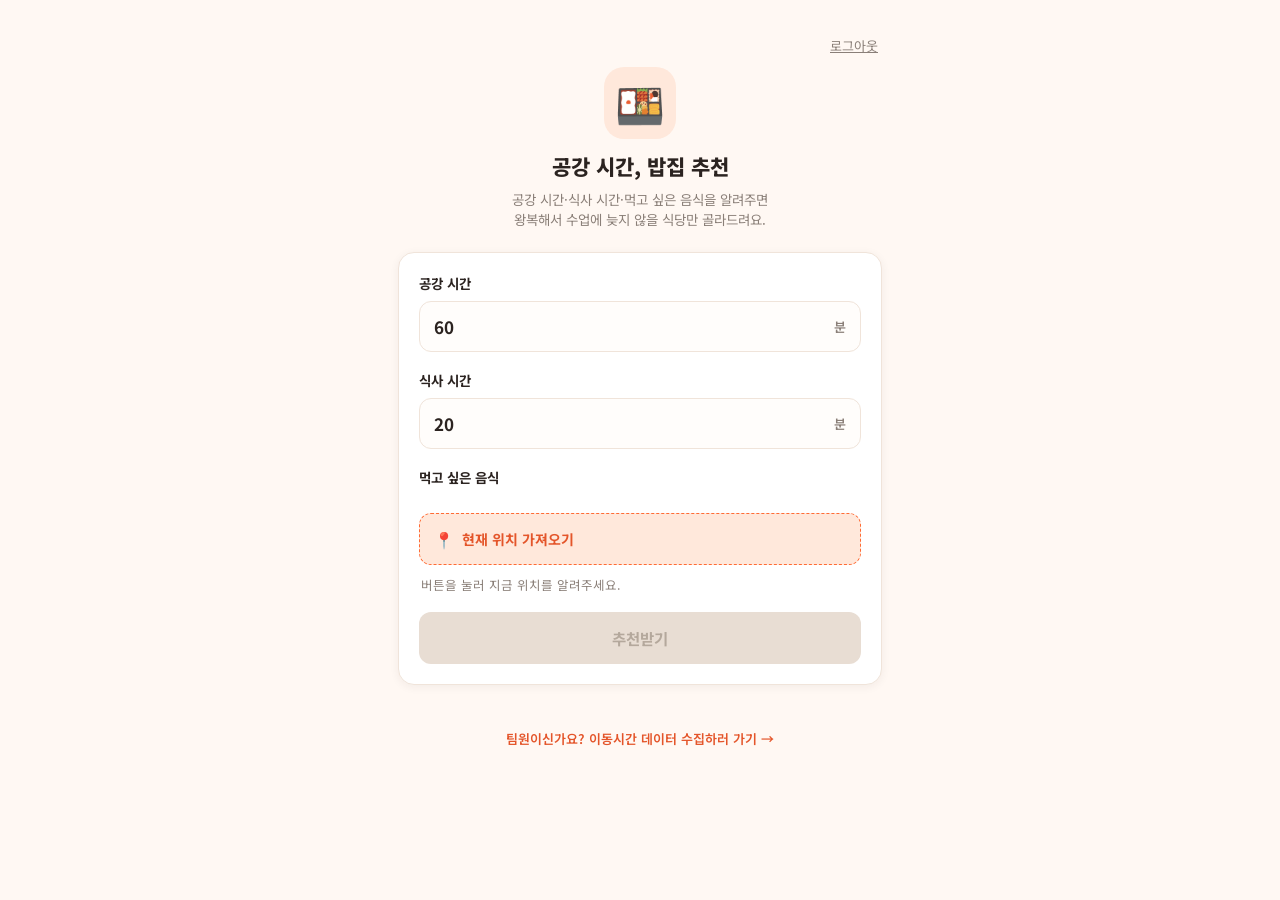
==== backend/static/index.html @ 3a9e474b "login" ====
<!doctype html>
<html lang="ko">
<head>
  <meta charset="utf-8" />
  <meta name="viewport" content="width=device-width, initial-scale=1" />
  <title>공강 밥집 추천</title>
  <link rel="preconnect" href="https://fonts.googleapis.com" />
  <link rel="preconnect" href="https://fonts.gstatic.com" crossorigin />
  <link href="https://fonts.googleapis.com/css2?family=Noto+Sans+KR:wght@400;500;700;800&display=swap" rel="stylesheet" />
  <link rel="stylesheet" href="css/style.css" />
</head>
<body>
  <main class="wrap">
    <div class="top-bar">
      <span id="whoami" class="hint"></span>
      <button type="button" id="logoutBtn" class="text-btn">로그아웃</button>
    </div>

    <header class="hero">
      <div class="hero-badge">🍱</div>
      <h1>공강 시간, 밥집 추천</h1>
      <p class="sub">공강 시간·식사 시간·먹고 싶은 음식을 알려주면<br />왕복해서 수업에 늦지 않을 식당만 골라드려요.</p>
    </header>

    <form id="form" class="card form-card">
      <div class="field">
        <label for="breakMinutes">공강 시간</label>
        <div class="input-unit">
          <input type="number" id="breakMinutes" min="1" value="60" required />
          <span>분</span>
        </div>
      </div>

      <div class="field">
        <label for="mealMinutes">식사 시간</label>
        <div class="input-unit">
          <input type="number" id="mealMinutes" min="1" value="20" required />
          <span>분</span>
        </div>
      </div>

      <div class="field">
        <label>먹고 싶은 음식</label>
        <div id="categoryPills" class="pills"></div>
      </div>

      <div class="field">
        <button type="button" id="locateBtn" class="ghost-btn">
          <span class="pin">📍</span>
          <span id="locateBtnText">현재 위치 가져오기</span>
        </button>
        <p id="locationStatus" class="hint">버튼을 눌러 지금 위치를 알려주세요.</p>
      </div>

      <button type="submit" id="submitBtn" class="primary-btn" disabled>
        <span id="submitBtnText">추천받기</span>
      </button>
    </form>

    <p id="modelNotice" class="notice"></p>

    <section id="results"></section>

    <footer class="foot">
      <a href="/collect">팀원이신가요? 이동시간 데이터 수집하러 가기 →</a>
    </footer>
  </main>

  <script src="js/main.js"></script>
</body>
</html>
---- backend/static/css/style.css ----
:root {
  --fg: #2b2320;
  --muted: #8a7f78;
  --bg: #fff8f3;
  --accent: #ff6b35;
  --accent-dark: #e4552a;
  --accent-soft: #ffe8db;
  --ok-bg: #effaf3;
  --ok-border: #34c272;
  --ok-fg: #1e7a46;
  --bad-bg: #fdf1f1;
  --bad-border: #f1a3a3;
  --bad-fg: #b23a3a;
  --card-border: #f0e4da;
  --card-shadow: 0 2px 10px rgba(43, 35, 32, 0.06);
}

* { box-sizing: border-box; }

body {
  margin: 0;
  font-family: "Noto Sans KR", -apple-system, "Segoe UI", sans-serif;
  color: var(--fg);
  background: var(--bg);
}

.wrap {
  max-width: 520px;
  margin: 0 auto;
  padding: 32px 18px 60px;
}

.top-bar {
  display: flex;
  justify-content: space-between;
  align-items: center;
  margin-bottom: 8px;
}
.top-bar .text-btn { padding: 4px; }

.hero { text-align: center; margin-bottom: 22px; }
.hero-badge {
  font-size: 40px;
  width: 72px;
  height: 72px;
  margin: 0 auto 12px;
  display: flex;
  align-items: center;
  justify-content: center;
  background: var(--accent-soft);
  border-radius: 20px;
}
h1 { font-size: 21px; margin: 0 0 8px; font-weight: 800; }
h2 { font-size: 15px; margin: 24px 0 8px; font-weight: 700; }
.sub { color: var(--muted); font-size: 13.5px; line-height: 1.5; margin: 0; }

.card {
  background: white;
  border: 1px solid var(--card-border);
  border-radius: 16px;
  box-shadow: var(--card-shadow);
  padding: 20px;
  margin-bottom: 14px;
}
.card.no-pad { padding: 4px 16px; }

.form-card { display: flex; flex-direction: column; gap: 18px; }

.field { display: flex; flex-direction: column; gap: 8px; }
.field > label { font-size: 13.5px; font-weight: 700; color: var(--fg); }

.input-unit {
  display: flex;
  align-items: center;
  border: 1.5px solid var(--card-border);
  border-radius: 12px;
  padding: 2px 14px;
  background: #fffdfb;
}
.input-unit input {
  border: none;
  outline: none;
  background: transparent;
  font-size: 17px;
  font-weight: 700;
  padding: 10px 0;
  width: 100%;
  color: var(--fg);
  font-family: inherit;
}
.input-unit span { color: var(--muted); font-size: 13px; font-weight: 600; }

.pills { display: flex; flex-wrap: wrap; gap: 8px; }
.pill {
  border: 1.5px solid var(--card-border);
  background: #fffdfb;
  color: var(--fg);
  padding: 9px 14px;
  border-radius: 999px;
  font-size: 13.5px;
  font-weight: 600;
  cursor: pointer;
  font-family: inherit;
}
.pill.active {
  background: var(--accent);
  border-color: var(--accent);
  color: white;
}

.primary-btn {
  padding: 15px 16px;
  border-radius: 12px;
  border: none;
  background: var(--accent);
  color: white;
  font-size: 15.5px;
  font-weight: 700;
  cursor: pointer;
  font-family: inherit;
  width: 100%;
}
.primary-btn:disabled { background: #e8ddd3; color: #b4a89c; cursor: not-allowed; }
.primary-btn:not(:disabled):active { background: var(--accent-dark); }

.ghost-btn {
  display: flex;
  align-items: center;
  gap: 8px;
  width: 100%;
  padding: 13px 14px;
  border-radius: 12px;
  border: 1.5px dashed var(--accent);
  background: var(--accent-soft);
  color: var(--accent-dark);
  font-size: 14px;
  font-weight: 700;
  cursor: pointer;
  font-family: inherit;
}
.ghost-btn .pin { font-size: 16px; }
.ghost-btn.located { border-style: solid; }

.hint { font-size: 12.5px; color: var(--muted); margin: 2px 2px 0; }

.text-btn {
  background: none;
  border: none;
  color: var(--muted);
  font-size: 13px;
  text-decoration: underline;
  cursor: pointer;
  padding: 10px 4px 0;
  font-family: inherit;
}

.notice {
  font-size: 12.5px;
  color: var(--muted);
  margin: 2px 4px 14px;
  text-align: center;
}

#results { display: flex; flex-direction: column; gap: 12px; }

.result-card {
  border-radius: 16px;
  padding: 16px;
  border: 1.5px solid var(--card-border);
  background: white;
  box-shadow: var(--card-shadow);
}
.result-card.infeasible { opacity: 0.7; }

.result-card .top-row { display: flex; justify-content: space-between; align-items: baseline; gap: 10px; }
.result-card .name { font-weight: 800; font-size: 15.5px; }
.result-card .cat { font-size: 12px; color: var(--muted); font-weight: 600; margin-left: 6px; }
.result-card .badge {
  font-size: 11.5px;
  font-weight: 700;
  padding: 4px 10px;
  border-radius: 999px;
  white-space: nowrap;
}
.result-card.feasible .badge { background: var(--ok-bg); color: var(--ok-fg); border: 1px solid var(--ok-border); }
.result-card.infeasible .badge { background: var(--bad-bg); color: var(--bad-fg); border: 1px solid var(--bad-border); }

.result-card .meta { font-size: 12.5px; color: var(--muted); margin-top: 8px; }

.progress-track {
  height: 7px;
  border-radius: 999px;
  background: #f1e9e1;
  margin-top: 10px;
  overflow: hidden;
}
.progress-fill { height: 100%; border-radius: 999px; }
.result-card.feasible .progress-fill { background: var(--ok-border); }
.result-card.infeasible .progress-fill { background: var(--bad-border); }

.empty-state {
  text-align: center;
  padding: 30px 16px;
  color: var(--muted);
  font-size: 13.5px;
}

.foot { text-align: center; margin-top: 26px; }
.foot a { color: var(--accent-dark); font-size: 13px; text-decoration: none; font-weight: 600; }
.foot a:hover { text-decoration: underline; }

/* collect page */
.stat-card { padding: 16px 20px; }
.stat-row { display: flex; align-items: center; gap: 16px; }
.stat-num { font-size: 26px; font-weight: 800; color: var(--accent-dark); line-height: 1; }
.stat-label { font-size: 12px; color: var(--muted); margin-top: 4px; }
.stat-divider { width: 1px; height: 32px; background: var(--card-border); }
.stat-model { font-size: 12.5px; color: var(--muted); line-height: 1.4; }

.collect-row { display: flex; gap: 10px; }

table { width: 100%; border-collapse: collapse; font-size: 13px; }
th, td { text-align: left; padding: 10px 6px; border-bottom: 1px solid var(--card-border); }
th { color: var(--muted); font-weight: 600; font-size: 12px; }

.spinner {
  display: inline-block;
  width: 14px;
  height: 14px;
  border: 2px solid rgba(255,255,255,0.4);
  border-top-color: white;
  border-radius: 50%;
  animation: spin 0.7s linear infinite;
  margin-right: 6px;
  vertical-align: -2px;
}
@keyframes spin { to { transform: rotate(360deg); } }
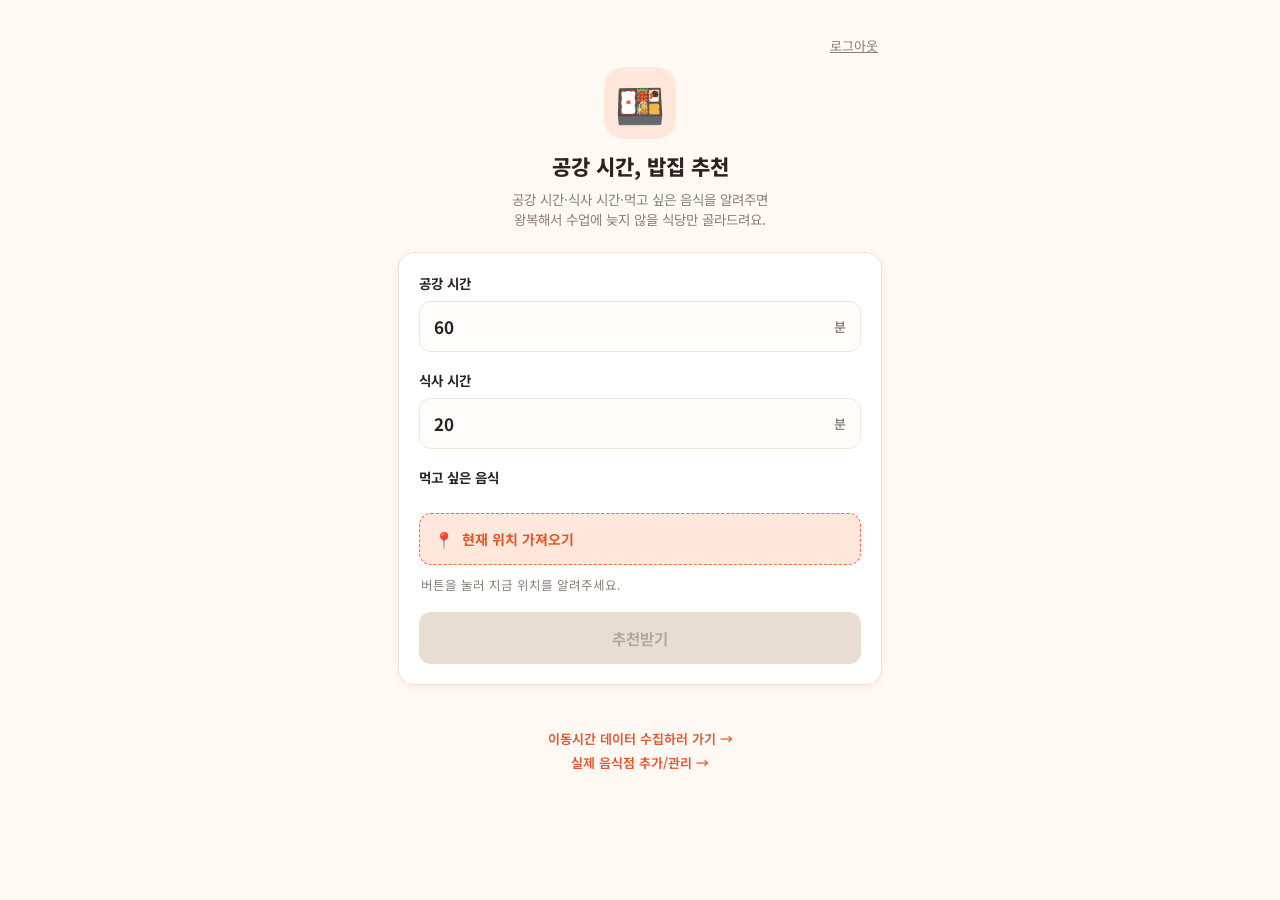
==== commit 4de31a34: "실제 음식점을 직접 추가/삭제할 수 있는 /restaurants 페이지 추가 - 공공데이터 API가 막혀있는 동안의 대안: 로그인한 사람이 이름·카테고리·   주소·좌표(현재 위치" ====
--- a/backend/static/index.html
+++ b/backend/static/index.html
@@ -62,7 +62,9 @@
     <section id="results"></section>
 
     <footer class="foot">
-      <a href="/collect">팀원이신가요? 이동시간 데이터 수집하러 가기 →</a>
+      <a href="/collect">이동시간 데이터 수집하러 가기 →</a>
+      <br />
+      <a href="/restaurants">실제 음식점 추가/관리 →</a>
     </footer>
   </main>
 
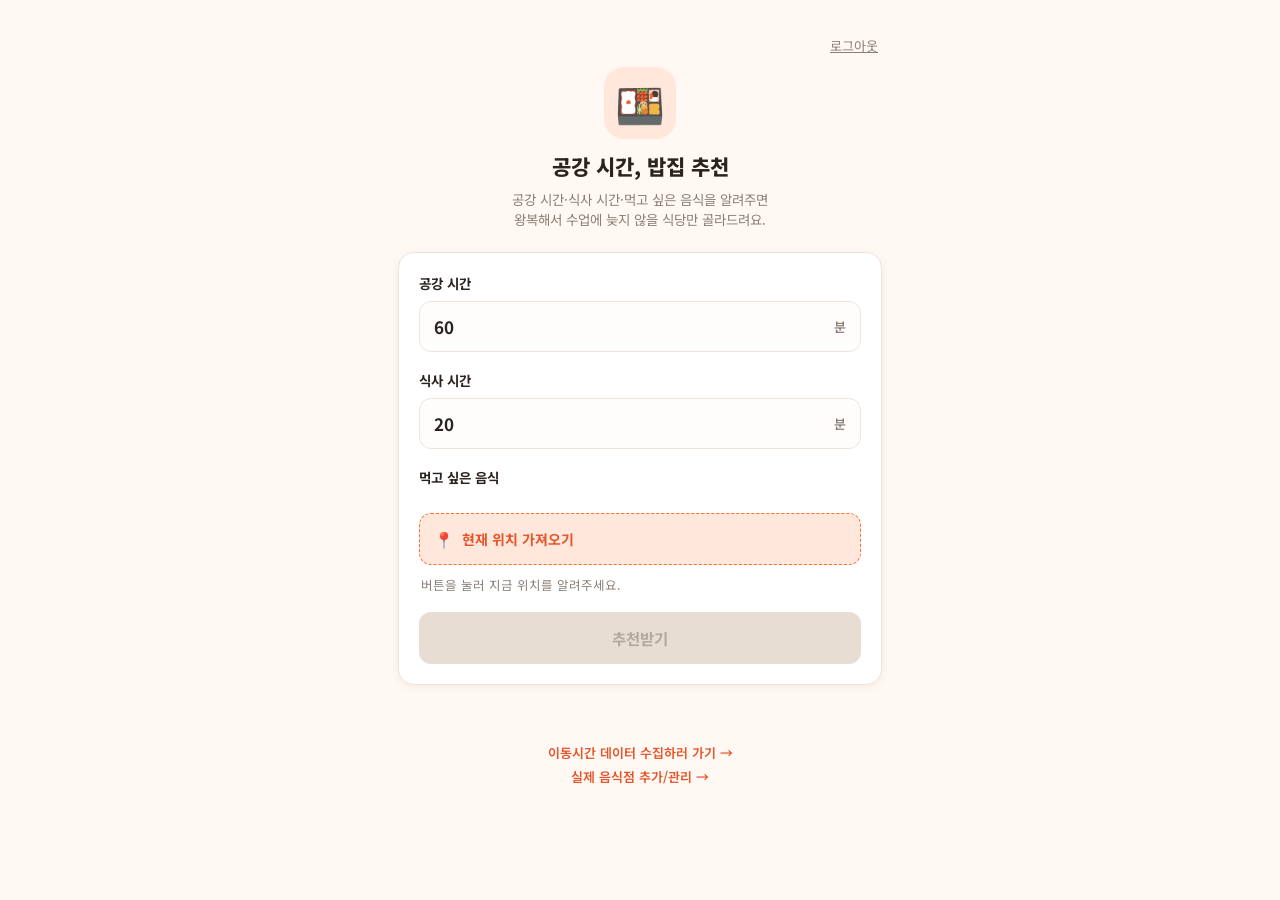
==== commit e06c600d: "카테고리 통합, 랜덤 추천, 즐겨찾기 기능 추가 - 카테고리 정리: data.go.kr 원본 28개 카테고리(중식/중국식처럼 중복, 통닭(치킨)/   호프/통닭처럼 겹치는 것 포함" ====
--- a/backend/static/index.html
+++ b/backend/static/index.html
@@ -59,6 +59,11 @@
 
     <p id="modelNotice" class="notice"></p>
 
+    <div class="results-toolbar">
+      <button type="button" id="randomPickBtn" class="random-pick-btn hidden">🎲 오늘은 여기! 랜덤 추천</button>
+      <button type="button" id="favOnlyToggleBtn" class="fav-only-btn hidden">⭐ 즐겨찾기만</button>
+    </div>
+
     <section id="results"></section>
 
     <footer class="foot">
@@ -68,6 +73,18 @@
     </footer>
   </main>
 
+  <div id="mapModal" class="map-modal hidden">
+    <div class="map-modal-inner">
+      <div class="map-modal-header">
+        <span id="mapModalTitle" class="map-modal-title"></span>
+        <button type="button" id="mapModalClose" class="text-btn">닫기 ✕</button>
+      </div>
+      <div id="mapContainer" class="map-container"></div>
+      <p id="mapModalSummary" class="hint map-modal-summary"></p>
+    </div>
+  </div>
+
   <script src="js/main.js"></script>
+  <script src="js/map.js"></script>
 </body>
 </html>
--- a/backend/static/css/style.css
+++ b/backend/static/css/style.css
@@ -185,6 +185,17 @@
 .result-card.feasible .badge { background: var(--ok-bg); color: var(--ok-fg); border: 1px solid var(--ok-border); }
 .result-card.infeasible .badge { background: var(--bad-bg); color: var(--bad-fg); border: 1px solid var(--bad-border); }
 
+.badge-congestion {
+  font-size: 11px;
+  font-weight: 700;
+  padding: 2px 8px;
+  margin-left: 6px;
+  border-radius: 999px;
+  background: var(--bad-bg, #fde8e8);
+  color: var(--bad-fg, #b42318);
+  white-space: nowrap;
+}
+
 .result-card .meta { font-size: 12.5px; color: var(--muted); margin-top: 8px; }
 
 .progress-track {
@@ -235,3 +246,117 @@
   vertical-align: -2px;
 }
 @keyframes spin { to { transform: rotate(360deg); } }
+
+.map-link-btn {
+  margin-top: 10px;
+  padding: 7px 12px;
+  border-radius: 10px;
+  border: 1.5px solid var(--card-border);
+  background: var(--accent-soft);
+  color: var(--accent-dark);
+  font-weight: 700;
+  font-size: 12.5px;
+  cursor: pointer;
+}
+.map-link-btn:active { transform: translateY(1px); }
+
+.map-modal {
+  position: fixed;
+  inset: 0;
+  background: rgba(43, 35, 32, 0.45);
+  display: flex;
+  align-items: flex-end;
+  justify-content: center;
+  z-index: 100;
+}
+.map-modal.hidden { display: none; }
+
+.map-modal-inner {
+  width: 100%;
+  max-width: 480px;
+  background: white;
+  border-radius: 20px 20px 0 0;
+  padding: 16px;
+  max-height: 85vh;
+  display: flex;
+  flex-direction: column;
+}
+@media (min-width: 540px) {
+  .map-modal { align-items: center; }
+  .map-modal-inner { border-radius: 20px; }
+}
+
+.map-modal-header {
+  display: flex;
+  justify-content: space-between;
+  align-items: center;
+  margin-bottom: 10px;
+}
+.map-modal-title { font-weight: 800; font-size: 15.5px; }
+
+.map-container {
+  width: 100%;
+  height: 320px;
+  border-radius: 14px;
+  background: var(--accent-soft);
+  overflow: hidden;
+}
+
+.map-modal-summary { margin-top: 10px; text-align: center; font-weight: 600; }
+
+.results-toolbar { display: flex; gap: 8px; margin: 2px 0 14px; }
+
+.random-pick-btn {
+  flex: 1;
+  padding: 12px;
+  border-radius: 14px;
+  border: none;
+  background: linear-gradient(135deg, #ff6b35, #ffab6b);
+  color: white;
+  font-weight: 800;
+  font-size: 14.5px;
+  cursor: pointer;
+  box-shadow: var(--card-shadow);
+}
+.random-pick-btn:active { transform: translateY(1px); }
+
+.fav-only-btn {
+  padding: 12px 14px;
+  border-radius: 14px;
+  border: 1.5px solid var(--card-border);
+  background: white;
+  font-weight: 700;
+  font-size: 13.5px;
+  color: var(--muted);
+  cursor: pointer;
+  white-space: nowrap;
+}
+.fav-only-btn.active {
+  background: var(--accent-soft);
+  color: var(--accent-dark);
+  border-color: var(--accent);
+}
+
+.random-pick-btn.hidden, .fav-only-btn.hidden { display: none; }
+
+.top-row-right { display: flex; align-items: center; gap: 6px; }
+.fav-btn {
+  border: none;
+  background: none;
+  font-size: 18px;
+  line-height: 1;
+  cursor: pointer;
+  padding: 2px;
+  color: var(--muted);
+}
+.fav-btn.active { filter: drop-shadow(0 0 1px rgba(255, 171, 20, 0.6)); }
+
+.result-card.picked {
+  animation: pick-pulse 1.4s ease;
+  border-color: var(--accent);
+}
+@keyframes pick-pulse {
+  0% { box-shadow: 0 0 0 0 rgba(255, 107, 53, 0.55); }
+  70% { box-shadow: 0 0 0 14px rgba(255, 107, 53, 0); }
+  100% { box-shadow: 0 0 0 0 rgba(255, 107, 53, 0); }
+}
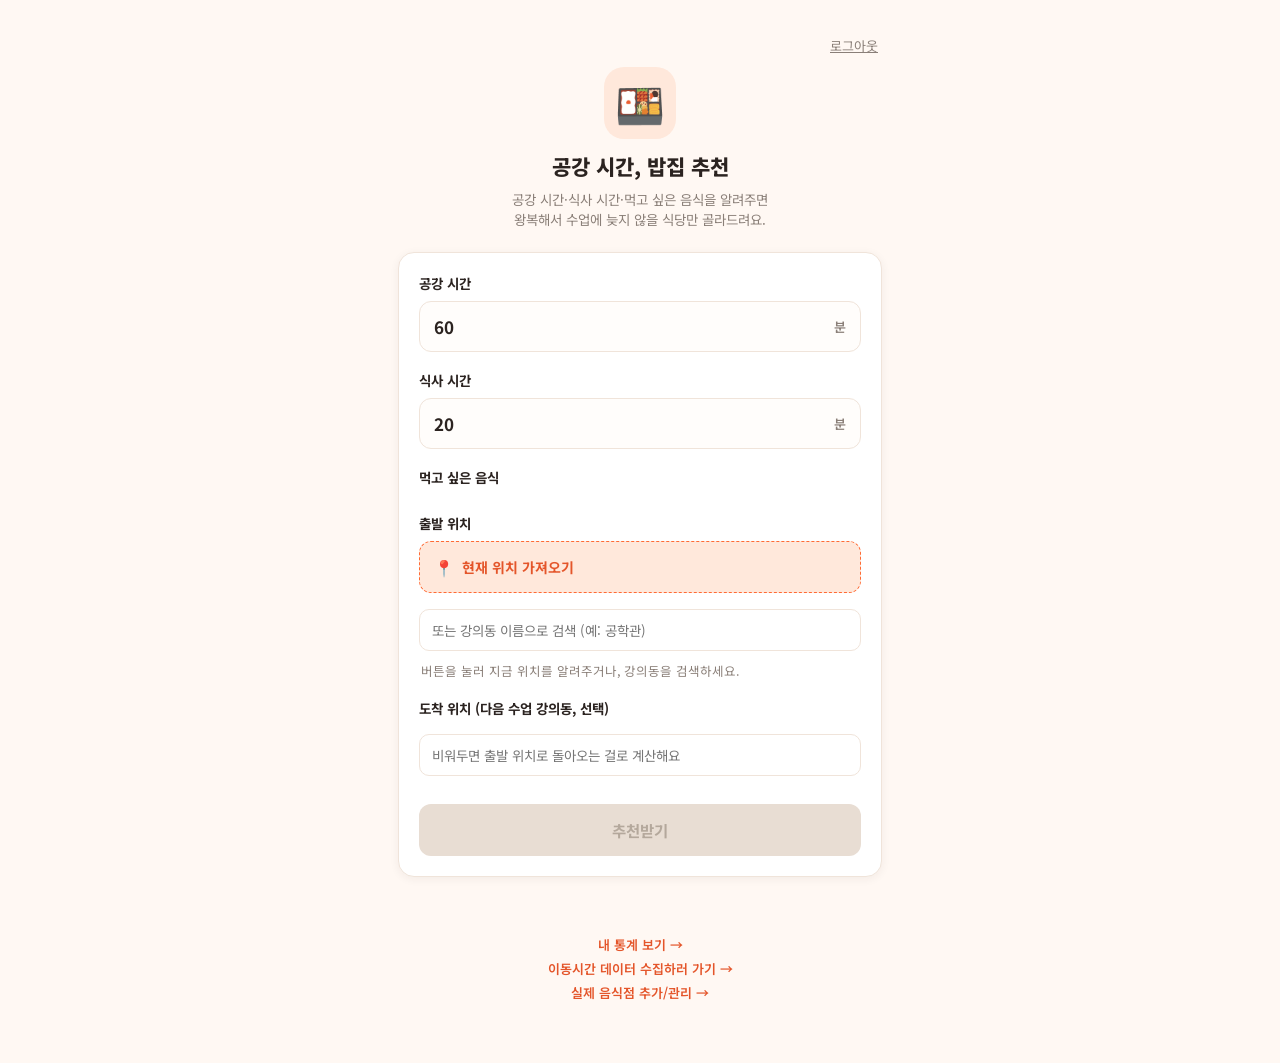
==== commit 98166975: "출발/도착 강의동 검색, 카카오톡 공유, 내 통계(/mypage) 추가 - 출발/도착 위치를 GPS 대신(또는 추가로) 강의동 이름으로 검색해서 정할 수 있음   (카카오 로컬 키" ====
--- a/backend/static/index.html
+++ b/backend/static/index.html
@@ -8,6 +8,10 @@
   <link rel="preconnect" href="https://fonts.gstatic.com" crossorigin />
   <link href="https://fonts.googleapis.com/css2?family=Noto+Sans+KR:wght@400;500;700;800&display=swap" rel="stylesheet" />
   <link rel="stylesheet" href="css/style.css" />
+  <link rel="manifest" href="/manifest.json" />
+  <meta name="theme-color" content="#ff6b35" />
+  <link rel="icon" href="/icons/favicon-32.png" />
+  <link rel="apple-touch-icon" href="/icons/icon-192.png" />
 </head>
 <body>
   <main class="wrap">
@@ -45,11 +49,25 @@
       </div>
 
       <div class="field">
+        <label>출발 위치</label>
         <button type="button" id="locateBtn" class="ghost-btn">
           <span class="pin">📍</span>
           <span id="locateBtnText">현재 위치 가져오기</span>
         </button>
-        <p id="locationStatus" class="hint">버튼을 눌러 지금 위치를 알려주세요.</p>
+        <div class="place-search">
+          <input type="text" id="originSearchInput" placeholder="또는 강의동 이름으로 검색 (예: 공학관)" />
+          <div id="originSearchResults" class="place-search-results hidden"></div>
+        </div>
+        <p id="locationStatus" class="hint">버튼을 눌러 지금 위치를 알려주거나, 강의동을 검색하세요.</p>
+      </div>
+
+      <div class="field">
+        <label>도착 위치 (다음 수업 강의동, 선택)</label>
+        <div class="place-search">
+          <input type="text" id="destSearchInput" placeholder="비워두면 출발 위치로 돌아오는 걸로 계산해요" />
+          <div id="destSearchResults" class="place-search-results hidden"></div>
+        </div>
+        <p id="destStatus" class="hint"></p>
       </div>
 
       <button type="submit" id="submitBtn" class="primary-btn" disabled>
@@ -67,6 +85,8 @@
     <section id="results"></section>
 
     <footer class="foot">
+      <a href="/mypage">내 통계 보기 →</a>
+      <br />
       <a href="/collect">이동시간 데이터 수집하러 가기 →</a>
       <br />
       <a href="/restaurants">실제 음식점 추가/관리 →</a>
@@ -84,7 +104,36 @@
     </div>
   </div>
 
+  <div id="reportModal" class="map-modal hidden">
+    <div class="map-modal-inner">
+      <div class="map-modal-header">
+        <span id="reportModalTitle" class="map-modal-title">🚩 정보 신고</span>
+        <button type="button" id="reportModalClose" class="text-btn">닫기 ✕</button>
+      </div>
+      <div class="field">
+        <label>뭐가 잘못됐나요?</label>
+        <select id="reportReason">
+          <option value="category">카테고리가 틀렸어요</option>
+          <option value="location">위치가 틀렸어요</option>
+          <option value="closed">폐업/없어진 곳이에요</option>
+          <option value="duplicate">중복으로 등록됐어요</option>
+          <option value="other">기타</option>
+        </select>
+      </div>
+      <div class="field">
+        <label>자세한 내용 (선택)</label>
+        <textarea id="reportDetail" rows="3" placeholder="예: 여긴 중식당인데 한식으로 나와요"></textarea>
+      </div>
+      <button type="button" id="reportSubmitBtn" class="primary-btn">신고하기</button>
+      <p id="reportModalMsg" class="hint"></p>
+    </div>
+  </div>
+
+  <script src="js/place_search.js"></script>
   <script src="js/main.js"></script>
   <script src="js/map.js"></script>
+  <script src="js/report.js"></script>
+  <script src="js/share.js"></script>
+  <script src="js/pwa.js"></script>
 </body>
 </html>
--- a/backend/static/css/style.css
+++ b/backend/static/css/style.css
@@ -143,6 +143,42 @@
 
 .hint { font-size: 12.5px; color: var(--muted); margin: 2px 2px 0; }
 
+.place-search { position: relative; margin-top: 8px; }
+.place-search input {
+  width: 100%;
+  padding: 10px 12px;
+  border-radius: 10px;
+  border: 1.5px solid var(--card-border);
+  font-size: 13.5px;
+  font-family: inherit;
+}
+.place-search-results {
+  position: absolute;
+  left: 0;
+  right: 0;
+  top: calc(100% + 4px);
+  background: white;
+  border: 1.5px solid var(--card-border);
+  border-radius: 12px;
+  box-shadow: var(--card-shadow);
+  z-index: 10;
+  max-height: 220px;
+  overflow-y: auto;
+}
+.place-search-results.hidden { display: none; }
+.place-search-item {
+  padding: 10px 12px;
+  cursor: pointer;
+  display: flex;
+  flex-direction: column;
+  gap: 2px;
+  border-bottom: 1px solid var(--card-border);
+}
+.place-search-item:last-child { border-bottom: none; }
+.place-search-item:hover { background: var(--accent-soft); }
+.place-search-item strong { font-size: 13.5px; }
+.place-search-item span { font-size: 11.5px; color: var(--muted); }
+
 .text-btn {
   background: none;
   border: none;
@@ -247,18 +283,19 @@
 }
 @keyframes spin { to { transform: rotate(360deg); } }
 
-.map-link-btn {
-  margin-top: 10px;
+.card-actions { display: flex; gap: 8px; margin-top: 10px; }
+
+.map-link-btn, .share-btn {
   padding: 7px 12px;
   border-radius: 10px;
   border: 1.5px solid var(--card-border);
-  background: var(--accent-soft);
-  color: var(--accent-dark);
   font-weight: 700;
   font-size: 12.5px;
   cursor: pointer;
 }
-.map-link-btn:active { transform: translateY(1px); }
+.map-link-btn { background: var(--accent-soft); color: var(--accent-dark); }
+.share-btn { background: #fee500; color: #3c1e1e; border-color: #fee500; }
+.map-link-btn:active, .share-btn:active { transform: translateY(1px); }
 
 .map-modal {
   position: fixed;
@@ -351,6 +388,37 @@
 }
 .fav-btn.active { filter: drop-shadow(0 0 1px rgba(255, 171, 20, 0.6)); }
 
+.report-card { display: flex; flex-direction: column; gap: 12px; margin-bottom: 14px; }
+.report-card input, .report-card select {
+  padding: 10px 12px;
+  border-radius: 10px;
+  border: 1.5px solid var(--card-border);
+  font-size: 14px;
+  font-family: inherit;
+}
+.report-card .collect-row .field { flex: 1; }
+
+.map-modal select, .map-modal textarea {
+  width: 100%;
+  padding: 10px 12px;
+  border-radius: 10px;
+  border: 1.5px solid var(--card-border);
+  font-size: 14px;
+  font-family: inherit;
+  resize: vertical;
+}
+
+.report-btn {
+  border: none;
+  background: none;
+  font-size: 15px;
+  line-height: 1;
+  cursor: pointer;
+  padding: 2px;
+  opacity: 0.55;
+}
+.report-btn:hover { opacity: 1; }
+
 .result-card.picked {
   animation: pick-pulse 1.4s ease;
   border-color: var(--accent);
@@ -360,3 +428,22 @@
   70% { box-shadow: 0 0 0 14px rgba(255, 107, 53, 0); }
   100% { box-shadow: 0 0 0 0 rgba(255, 107, 53, 0); }
 }
+
+.pwa-install-btn {
+  position: fixed;
+  left: 50%;
+  bottom: 18px;
+  transform: translateX(-50%);
+  z-index: 50;
+  padding: 12px 20px;
+  border: none;
+  border-radius: 999px;
+  background: var(--fg);
+  color: white;
+  font-weight: 700;
+  font-size: 13.5px;
+  font-family: inherit;
+  cursor: pointer;
+  box-shadow: 0 6px 18px rgba(43, 35, 32, 0.25);
+}
+.pwa-install-btn.hidden { display: none; }
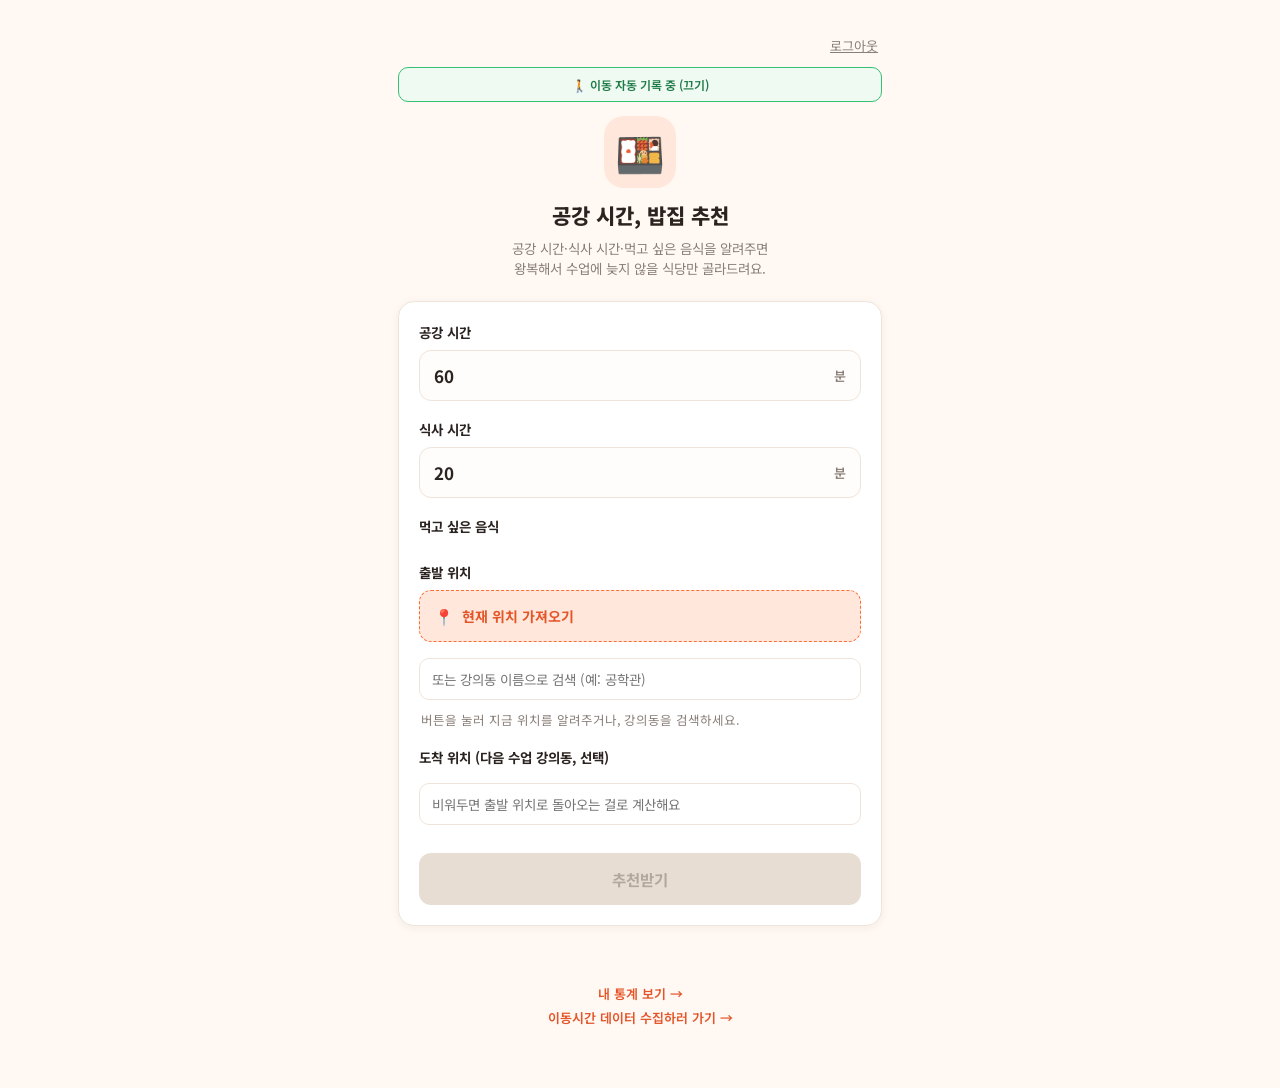
==== commit b5481093: "음식점 전체 대기시간 커버 + 자동 이동기록 + 음식점 관리를 /admin으로 이전 - 팀원이 이번엔 우리 DB 전체(3,647개)를 restaurant_id로 직접 매칭해서 만들" ====
--- a/backend/static/index.html
+++ b/backend/static/index.html
@@ -19,6 +19,8 @@
       <span id="whoami" class="hint"></span>
       <button type="button" id="logoutBtn" class="text-btn">로그아웃</button>
     </div>
+
+    <button type="button" id="autoCollectToggle" class="auto-collect-badge"></button>
 
     <header class="hero">
       <div class="hero-badge">🍱</div>
@@ -88,8 +90,7 @@
       <a href="/mypage">내 통계 보기 →</a>
       <br />
       <a href="/collect">이동시간 데이터 수집하러 가기 →</a>
-      <br />
-      <a href="/restaurants">실제 음식점 추가/관리 →</a>
+      <span id="adminLinkWrap" class="hidden"><br /><a href="/admin">관리자 페이지 →</a></span>
     </footer>
   </main>
 
@@ -130,6 +131,7 @@
   </div>
 
   <script src="js/place_search.js"></script>
+  <script src="js/auto_collect.js"></script>
   <script src="js/main.js"></script>
   <script src="js/map.js"></script>
   <script src="js/report.js"></script>
--- a/backend/static/css/style.css
+++ b/backend/static/css/style.css
@@ -38,6 +38,28 @@
 }
 .top-bar .text-btn { padding: 4px; }
 
+.auto-collect-badge {
+  display: block;
+  width: 100%;
+  margin-bottom: 14px;
+  padding: 8px 12px;
+  border-radius: 10px;
+  border: 1.5px dashed var(--card-border);
+  background: none;
+  color: var(--muted);
+  font-size: 12px;
+  font-weight: 600;
+  font-family: inherit;
+  cursor: pointer;
+  text-align: center;
+}
+.auto-collect-badge.on {
+  border-style: solid;
+  border-color: var(--ok-border);
+  background: var(--ok-bg);
+  color: var(--ok-fg);
+}
+
 .hero { text-align: center; margin-bottom: 22px; }
 .hero-badge {
   font-size: 40px;
@@ -165,6 +187,7 @@
   max-height: 220px;
   overflow-y: auto;
 }
+.hidden { display: none; }
 .place-search-results.hidden { display: none; }
 .place-search-item {
   padding: 10px 12px;
